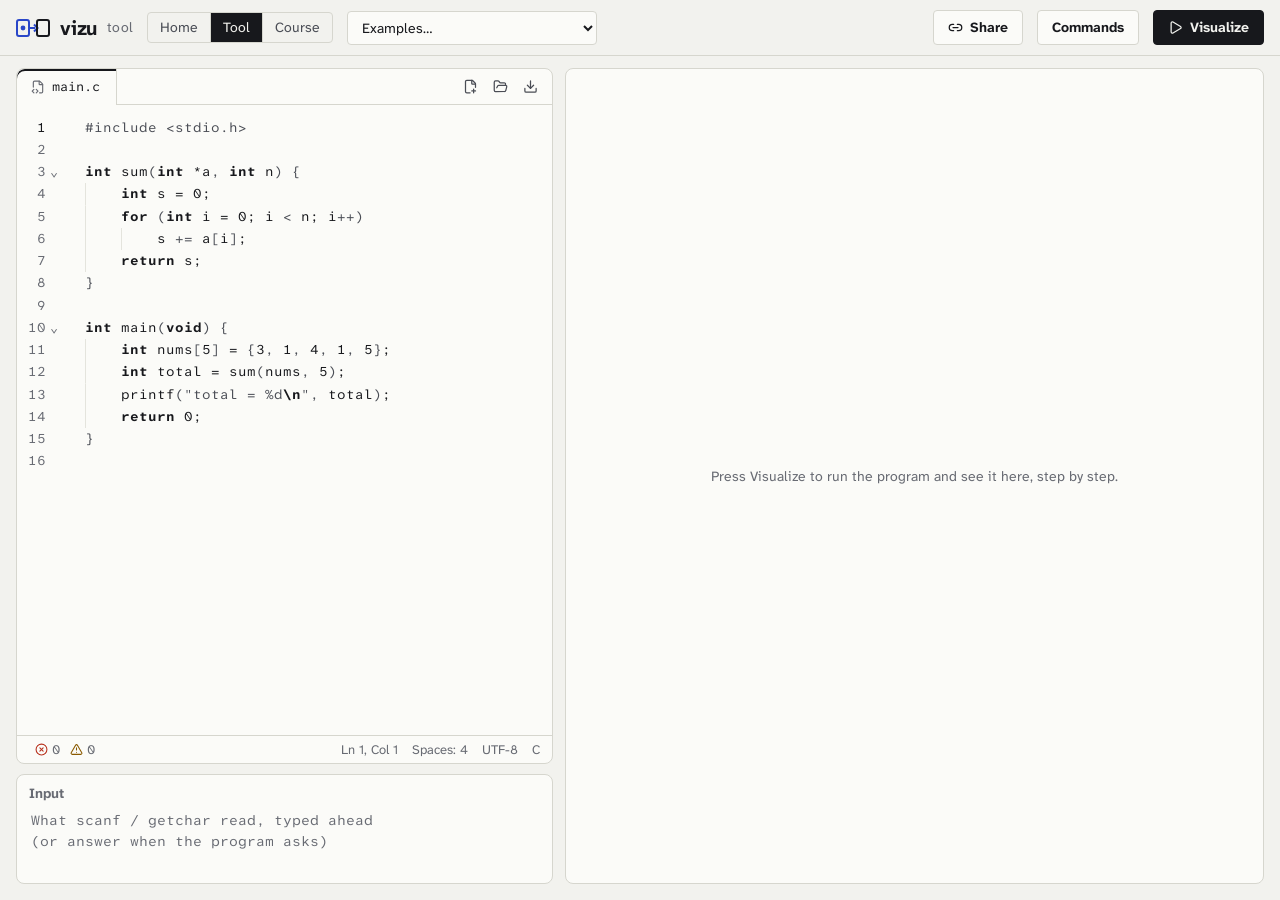
==== tool/index.html @ 76bbd091 "Site built from Vizu ffc0eff" ====
<!doctype html>
<html lang="en">
  <head>
    <meta charset="UTF-8" />
    <meta name="viewport" content="width=device-width, initial-scale=1.0" />
    <meta name="description" content="Write C and watch it run: step through it forwards and backwards, with its stack, arrays, pointers and heap drawn as they change." />
    <title>Vizu Tool</title>
    <link rel="icon" type="image/svg+xml" href="../favicon.svg" />
    <link rel="preconnect" href="https://fonts.googleapis.com" />
    <link rel="preconnect" href="https://fonts.gstatic.com" crossorigin />
    <link href="https://fonts.googleapis.com/css2?family=Atkinson+Hyperlegible+Next:ital,wght@0,400;0,700;1,400&family=Atkinson+Hyperlegible+Mono:wght@400;700&display=swap" rel="stylesheet" />
    <script type="module" crossorigin src="../assets/tool-BY7lnclV.js"></script>
    <link rel="stylesheet" crossorigin href="../assets/tool-Bno8CDU8.css">
    <link rel="stylesheet" crossorigin href="../assets/theme-aezmctjn.css">
  </head>
  <body>
    <div id="root"></div>
  </body>
</html>
---- assets/tool-Bno8CDU8.css ----
*{box-sizing:border-box}html,body,#root{height:100%;margin:0}body{background:var(--paper);color:var(--ink);font:var(--t-xs) / 1.5 var(--sans);-webkit-font-smoothing:antialiased}button,select,input,textarea{font:inherit;color:inherit}.app{background:var(--paper);flex-direction:column;height:100%;display:flex}.topbar{border-bottom:1px solid var(--rule);flex-wrap:wrap;align-items:center;gap:14px;padding:10px 16px;display:flex}.examples{background:var(--sheet);border:1px solid var(--rule);border-radius:var(--r-cell);color:var(--ink);cursor:pointer;max-width:260px;padding:6px 10px}.examples:hover{border-color:var(--ink-3)}.grow{flex:1}.btn{border-radius:var(--r-cell);border:1px solid var(--rule);background:var(--sheet);cursor:pointer;font-weight:700;font-size:var(--t-xs);align-items:center;gap:7px;padding:6px 14px;display:inline-flex}.btn.primary{border-color:var(--ink);color:var(--paper);background:var(--ink)}.btn.primary:hover{background:var(--ink-2);border-color:var(--ink-2)}.btn.ghost:hover{border-color:var(--ink-3)}.btn.sm{padding:4px 10px}.main{flex:1;grid-template-columns:minmax(380px,43%) 1fr;gap:12px;min-height:0;padding:12px 16px 16px;display:grid}.left{flex-direction:column;gap:10px;min-height:0;display:flex}.card{background:var(--sheet);border:1px solid var(--rule);border-radius:var(--r-panel)}.card.code{flex:1;min-height:160px;overflow:hidden}.editor{height:100%}.editor.locked .cm-content{cursor:default}.controls{align-items:center;gap:12px;padding:8px 12px;display:flex}.buttons{gap:4px;display:flex}.icon{border-radius:var(--r-cell);border:1px solid var(--rule);background:var(--paper);width:32px;height:32px;color:var(--ink);cursor:pointer;place-items:center;display:grid}.icon:hover:not(:disabled){border-color:var(--ink-3)}.icon.step:not(:disabled){background:var(--ink);border-color:var(--ink);color:var(--paper)}.icon:disabled{opacity:.4;cursor:default}.slider{accent-color:var(--ink);flex:1}.count{font-family:var(--mono);font-size:var(--t-xs);color:var(--ink-3);text-align:right;font-variant-numeric:tabular-nums;min-width:70px}.caption{color:var(--ink-2);align-items:center;gap:12px;padding:0 4px;display:flex}.link{color:var(--error);cursor:pointer;text-underline-offset:3px;font-size:var(--t-xs);background:0 0;border:none;padding:0;text-decoration:underline}.banner{border-radius:var(--r-panel);border:1px solid var(--rule);background:var(--sheet);color:var(--ink);align-items:flex-start;gap:10px;padding:10px 14px;line-height:1.5;display:flex}.banner svg{flex:none;margin-top:2px}.banner .sub{color:var(--ink-2);font-size:var(--t-xs)}.banner.error{background:var(--error-bg);border-color:var(--error)}.banner.error svg{color:var(--error)}.banner.ok svg{color:var(--ink)}.banner.warn{border-color:var(--warn)}.banner.warn svg{color:var(--warn)}.banner.input{border-color:var(--ink-3)}.ask{flex-wrap:wrap;flex:1;align-items:center;gap:8px;display:flex}.ask input{background:var(--paper);border:1px solid var(--rule);border-radius:var(--r-cell);min-width:140px;font-family:var(--mono);outline:none;flex:1;padding:5px 10px}.ask input:focus{border-color:var(--ink)}.io{flex:none;grid-template-columns:3fr 2fr;gap:10px;height:150px;display:grid}.io .card{flex-direction:column;min-height:0;padding:8px 12px 10px;display:flex}.label{font-size:var(--t-xs);color:var(--ink-3);margin-bottom:4px;font-weight:700}.out pre{font-family:var(--mono);font-size:var(--t-xs);white-space:pre-wrap;word-break:break-word;color:var(--ink);flex:1;margin:0;overflow:auto}.in textarea{resize:none;font-family:var(--mono);font-size:var(--t-xs);color:var(--ink);background:0 0;border:none;outline:none;flex:1}.in textarea::placeholder{color:var(--ink-3)}.in textarea:disabled{opacity:.7}.right{min-height:0;display:flex;overflow:hidden}.viz{flex:1;padding:16px 18px 24px;position:relative;overflow:auto}.viz.empty{color:var(--ink-3);text-align:center;place-items:center;padding:40px;display:grid}.viz-grid{z-index:1;grid-template-columns:minmax(260px,1fr) minmax(220px,.9fr);align-items:start;gap:56px;display:grid;position:relative}.col h3{font-size:var(--t-xs);color:var(--ink-3);margin:0 0 10px;font-weight:700}.none{color:var(--ink-3);font-size:var(--t-xs);padding:6px 2px}.frame,.block{border:1px solid var(--rule);background:var(--paper);border-radius:var(--r-panel);margin-bottom:12px;padding:9px 12px 11px}.frame.top{border:2px solid var(--ink);padding:8px 11px 10px}.frame.globals{border-style:dashed}.frame-head{align-items:baseline;gap:10px;margin-bottom:7px;display:flex}.fn{font-family:var(--mono);color:var(--ink);font-weight:700}.frame.globals .fn{color:var(--ink-2)}.fline{font-size:var(--t-xs);color:var(--ink-3)}.badge{font-size:var(--t-xs);border-radius:var(--r-cell);border:1px solid var(--rule);color:var(--ink-2);margin-left:auto;padding:0 8px}.badge.bad{border-color:var(--error);color:var(--error)}.block.freed{opacity:.62;border-style:dashed;border-color:var(--freed)}.block.leaked{border-color:var(--error)}.block .fn{color:var(--ink)}.vars{flex-direction:column;gap:6px;display:flex}.var{align-items:flex-start;gap:10px;display:flex}.vname{font-family:var(--mono);font-size:var(--t-xs);min-width:64px;color:var(--ink);flex-direction:column;padding-top:5px;font-weight:700;line-height:1.25;display:flex}.vtype{color:var(--ink-3);white-space:nowrap;font-size:13px;font-weight:400}.val{border-radius:var(--r-cell);border:1.5px solid var(--ink);background:var(--sheet);min-width:38px;min-height:30px;font-family:var(--mono);font-size:var(--t-xs);white-space:nowrap;font-variant-numeric:tabular-nums;justify-content:center;align-items:center;gap:6px;padding:3px 9px;display:inline-flex}.val.uninit{color:var(--ink-3);border-style:dashed;border-color:var(--ink-3);background:0 0}.val.changed{background:var(--write);border-color:var(--on-write);color:var(--on-write)}.val.char{color:var(--ink)}.val.char.nul{color:var(--ink-3)}.val.ptr{min-width:38px}.val.ptr.null{color:var(--ink-3);font-size:13px}.dot{background:var(--pointer);border-radius:50%;width:9px;height:9px}.dot[data-dangling]{background:var(--error)}.dot.lost{background:var(--freed)}.plabel{color:var(--ink-2);font-size:13px}.arr{gap:0;padding:0;display:inline-flex}.arr .cell+.cell .val{border-left-width:0;border-top-left-radius:0;border-bottom-left-radius:0}.arr .cell:not(:last-child) .val{border-top-right-radius:0;border-bottom-right-radius:0}.arr.wrap{flex-wrap:wrap;row-gap:6px;max-width:470px}.cell{flex-direction:column;align-items:center;gap:1px;display:flex}.cell .val{min-width:34px}.idx{font-family:var(--mono);color:var(--ink-3);font-variant-numeric:tabular-nums;font-size:12px}.more{color:var(--ink-3);font-size:var(--t-xs);align-self:center;padding:0 8px}.struct{border-radius:var(--r-cell);border:1px solid var(--rule);background:var(--sheet);flex-direction:column;gap:4px;padding:6px 8px;display:inline-flex}.field{align-items:center;gap:8px;display:flex}.fname{font-family:var(--mono);color:var(--ink-2);min-width:44px;font-size:13px}.ret{border-top:1px dashed var(--rule);font-size:var(--t-xs);color:var(--ink-2);align-items:center;gap:10px;margin-top:8px;padding-top:8px;display:flex}.arrows{pointer-events:none;z-index:2;position:absolute;top:0;left:0;overflow:visible}.arrow{fill:none;stroke:var(--pointer);stroke-width:2px}.arrow.bad{stroke:var(--error);stroke-dasharray:5 4}.arrow-head{fill:var(--pointer)}.arrow-head.bad{fill:var(--error)}@media (max-width:1000px){.main{grid-template-rows:auto auto;grid-template-columns:1fr;overflow:auto}.card.code{min-height:320px}.right{min-height:480px}}.card.code{flex-direction:column;display:flex}.tabs{border-bottom:1px solid var(--rule);border-radius:var(--r-panel) var(--r-panel) 0 0;align-items:center;gap:2px;padding:0 8px 0 0;display:flex}.tab{color:var(--ink-2);border-right:1px solid var(--rule);box-shadow:inset 0 2px 0 var(--ink);border-radius:var(--r-panel) 0 0 0;background:var(--sheet);align-items:center;gap:7px;margin-bottom:-1px;padding:8px 14px;display:flex}.tab svg{color:var(--ink-3)}.tab-name{font-family:var(--mono);color:var(--ink);background:0 0;border:none;outline:none;padding:0;font-size:13px}.tab-name:focus{text-decoration:underline;-webkit-text-decoration-color:var(--ink);text-decoration-color:var(--ink);text-underline-offset:4px}.icon.sm{width:28px;height:28px;color:var(--ink-2);background:0 0;border-color:#0000}.icon.sm:hover:not(:disabled){border-color:var(--rule);color:var(--ink)}.editor-host{flex:1;min-height:0}.statusbar{border-top:1px solid var(--rule);color:var(--ink-3);border-radius:0 0 var(--r-panel) var(--r-panel);align-items:center;gap:14px;padding:3px 12px;font-size:13px;display:flex}.st-problems{color:var(--ink-3);cursor:pointer;border-radius:var(--r-cell);background:0 0;border:none;align-items:center;gap:4px;padding:1px 6px;font-size:13px;display:inline-flex}.st-problems:hover{background:var(--rule-2);color:var(--ink)}.st-problems svg:first-child{color:var(--error)}.st-problems svg:nth-of-type(2){color:var(--warn);margin-left:6px}.palette-back{z-index:50;background:#17181c59;justify-content:center;align-items:flex-start;padding-top:70px;display:flex;position:fixed;inset:0}.palette{background:var(--sheet);border:1px solid var(--rule);border-radius:var(--r-panel);width:min(640px,92vw);box-shadow:var(--shadow);overflow:hidden}.palette-input{border-bottom:1px solid var(--rule);color:var(--ink-3);align-items:center;gap:10px;padding:10px 14px;display:flex}.palette-input input{font-size:var(--t-s);background:0 0;border:none;outline:none;flex:1}.palette-list{max-height:420px;padding:6px;overflow:auto}.palette-item{border-radius:var(--r-cell);cursor:pointer;color:var(--ink-2);justify-content:space-between;align-items:center;gap:12px;padding:7px 10px;display:flex}.palette-item[aria-selected=true]{background:var(--rule-2);color:var(--ink);box-shadow:inset 2px 0 0 var(--ink)}.palette-group{color:var(--ink-3)}.palette-none{color:var(--ink-3);padding:12px}.keys{gap:4px;display:flex}kbd{font-family:var(--mono);border-radius:var(--r-cell);border:1px solid var(--rule);background:var(--paper);color:var(--ink-2);border-bottom-width:2px;padding:1px 6px;font-size:12px}.toast{z-index:60;border-radius:var(--r-cell);background:var(--ink);color:var(--paper);box-shadow:var(--shadow);padding:9px 16px;position:fixed;bottom:22px;left:50%;transform:translate(-50%)}.now{border-radius:var(--r-panel);border:1px solid var(--rule);background:var(--sheet);z-index:1;align-items:center;gap:12px;margin-bottom:12px;padding:10px 14px;display:flex;position:relative}.now-dot{background:var(--ink-3);border-radius:50%;flex:none;width:9px;height:9px}.now-text{flex:1;min-width:0}.now-title{font-weight:700;font-size:var(--t-s);flex-wrap:wrap;align-items:center;gap:8px;display:flex}.now-detail{color:var(--ink-2);font-size:var(--t-xs);margin-top:1px}.verdict{font-family:var(--mono);border-radius:var(--r-cell);border:1.5px solid var(--ink);padding:0 9px;font-size:13px}.verdict.true{color:var(--paper);background:var(--ink)}.verdict.false{color:var(--ink);background:0 0}.now.tone-yes .now-dot,.now.tone-done .now-dot,.now.tone-call .now-dot,.now.tone-input .now-dot{background:var(--ink)}.now.tone-no .now-dot{box-shadow:inset 0 0 0 2px var(--ink);background:0 0}.now.tone-error{border-color:var(--error);background:var(--error-bg)}.now.tone-error .now-dot{background:var(--error)}.now-printed{color:var(--ink-2);text-overflow:ellipsis;white-space:nowrap;flex:none;max-width:45%;font-size:13px;overflow:hidden}.now-printed code{font-family:var(--mono);color:var(--on-write);background:var(--write);border-radius:2px;padding:0 2px}.terminal{z-index:1;border-radius:var(--r-panel);border:1px solid var(--rule);background:var(--sheet);margin-bottom:16px;position:relative;overflow:hidden}.terminal-head{font-size:var(--t-xs);color:var(--ink-3);border-bottom:1px solid var(--rule);align-items:center;gap:10px;padding:6px 12px;font-weight:700;display:flex}.terminal-count{margin-left:auto;font-weight:400}.terminal pre{min-height:44px;max-height:150px;font-family:var(--mono);font-size:var(--t-xs);white-space:pre-wrap;word-break:break-word;color:var(--ink);margin:0;padding:10px 14px 12px;line-height:1.55;overflow:auto}.terminal mark.fresh{color:var(--on-write);background:0 0;background:var(--write);border-radius:2px}.caret{vertical-align:text-bottom;background:var(--ink-3);opacity:.5;width:7px;height:1.1em;margin-left:1px;display:inline-block}.io{grid-template-columns:1fr;height:110px}.vx-card{border-radius:var(--r-panel);border:1px solid var(--rule);background:var(--sheet);font-family:var(--sans);font-size:var(--t-xs);color:var(--ink-2);cursor:default;white-space:normal;max-width:560px;margin:6px 12px 10px 0;padding:10px 14px 11px;line-height:1.45}.vx-q .vx-code{-webkit-box-decoration-break:clone;box-decoration-break:clone;white-space:normal}.vx-card.yes{border-color:var(--ink-3)}.vx-card.no{border-color:var(--ink-3);border-style:dashed}.vx-head{flex-wrap:wrap;align-items:center;gap:8px;margin-bottom:8px;display:flex}.vx-kind{font-size:var(--t-xs);color:var(--ink-3);font-weight:700}.vx-round{border-radius:var(--r-cell);border:1px solid var(--rule);color:var(--ink-3);padding:0 7px;font-size:13px}.vx-q{color:var(--ink);font-weight:700;font-size:var(--t-xs)}.vx-row{align-items:stretch;gap:14px;padding:2px 0 4px;display:flex;overflow-x:auto}.vx-col{flex-direction:column;flex:0 auto;justify-content:space-between;align-items:center;gap:1px;min-width:min-content;display:flex}.vx-opcol,.vx-rescol,.vx-note{flex:none}.vx-col code{font-family:var(--mono);font-size:var(--t-xs);white-space:nowrap}.vx-col code.vx-src,.vx-col code.vx-via{white-space:normal;text-align:center}.vx-src{color:var(--ink)}.vx-via{color:var(--ink-3);font-size:13px!important}.vx-val{border-radius:var(--r-cell);color:var(--ink);background:var(--read);border:1px solid var(--ink-3);padding:0 8px;font-weight:700}.vx-val.vx-same{background:var(--paper);border-color:var(--rule);font-weight:400}.vx-down{color:var(--ink-3);font-size:12px;line-height:1}.vx-op{color:var(--ink);font-weight:700}.vx-opcol code:last-child{padding:1px 0}.vx-rescol{justify-content:flex-end}.vx-gap{flex:1}.vx-pill{border-radius:var(--r-cell);border:1.5px solid var(--ink);white-space:nowrap;padding:0 9px;font-size:13px;font-weight:700}.vx-pill.yes{color:var(--paper);background:var(--ink)}.vx-pill.no{color:var(--ink);background:0 0}.vx-hint{color:var(--ink-3);font-size:13px}.vx-note{justify-content:flex-end}.vx-logic{flex-wrap:wrap;align-items:center;gap:8px;padding:2px 0 4px;display:flex}.vx-part{border-radius:var(--r-cell);border:1px solid var(--rule);padding:6px 10px 4px}.vx-part.yes{border-color:var(--ink-3)}.vx-part.no{border-color:var(--ink-3);border-style:dashed}.vx-part.skipped{opacity:.6;border-style:dotted;flex-direction:column;gap:2px;display:flex}.vx-word{color:var(--ink-2);font-size:13px;font-weight:700}.vx-not{align-items:center}.vx-then{border-top:1px dashed var(--rule);color:var(--ink);gap:8px;margin-top:6px;padding-top:7px;display:flex}.vx-arrow{color:var(--ink);font-weight:700}.vx-print{border-radius:var(--r-cell);border:1px solid var(--rule);background:var(--sheet);font-family:var(--sans);align-items:center;gap:10px;margin:4px 12px 8px 0;padding:4px 12px;display:inline-flex}.vx-print-label{color:var(--ink-3);font-size:13px;font-weight:700}.vx-print-text{font-family:var(--mono);font-size:var(--t-xs);color:var(--on-write);white-space:pre;background:var(--write);border-radius:2px}.vx-ws{color:var(--ink-3)}.vx-space{padding:0 1px}.vx-code,.now-q code{font-family:var(--mono);color:var(--ink);background:var(--paper);border:1px solid var(--rule);white-space:nowrap;border-radius:3px;margin:0 1px;padding:0 4px;font-size:.92em;font-weight:400}.now-q{font-weight:700}.arr.wrap{column-gap:3px}.arr.wrap .cell .val{border-radius:var(--r-cell)!important;border-left-width:1.5px!important}.vaddr{color:var(--pointer);font-variant-numeric:tabular-nums;font-size:13px;font-weight:400}.caddr{font-family:var(--mono);color:var(--pointer);font-variant-numeric:tabular-nums;font-size:11px;line-height:1.2}.now{height:84px;overflow:hidden}.now-title{max-height:3em;overflow:hidden}.now-detail{white-space:nowrap;text-overflow:ellipsis;overflow:hidden}.terminal pre,.viz.staged>.terminal pre{height:88px;min-height:0;max-height:none}.viz-split{z-index:1;flex:1;gap:12px;min-height:0;display:flex;position:relative}.viz-split>.stage-wrap{flex:1;min-width:0}.ram-host{border:1px solid var(--rule);border-radius:var(--r-panel);background:var(--sheet);flex:none;width:432px;min-height:0;padding:12px 14px 16px;overflow:auto}@media (max-width:1280px){.viz-split{flex-direction:column}.ram-host{flex:1;width:auto}}.viz-split .inspector,.viz-split .st-link{display:none}.right{flex-direction:column}.play{border-radius:var(--r-cell);border:1px solid var(--ink);cursor:pointer;width:34px;height:34px;color:var(--paper);background:var(--ink);flex:none;place-items:center;display:grid}.play.on{color:var(--ink);background:var(--paper)}.speed{background:var(--paper);border:1px solid var(--rule);border-radius:var(--r-cell);color:var(--ink-2);padding:4px 6px;font-size:13px}.viz.staged{flex-direction:column;padding-bottom:14px;display:flex;overflow:hidden}.viz.staged>.terminal pre{max-height:96px}.stage-wrap{z-index:1;border:1px solid var(--rule);border-radius:var(--r-panel);background:var(--sheet);flex-direction:column;flex:1;min-height:300px;display:flex;position:relative;overflow:hidden}.stage-bar{border-bottom:1px solid var(--rule);color:var(--ink-3);flex:none;justify-content:space-between;align-items:center;gap:10px;padding:6px 8px 6px 12px;font-size:13px;display:flex}.stage-fn code{font-family:var(--mono);color:var(--ink);font-weight:700}.stage-note{color:var(--ink-3);margin-left:10px}.stage-tools{align-items:center;gap:4px;display:flex}.stage-tools button{border-radius:var(--r-cell);border:1px solid var(--rule);background:var(--paper);min-width:28px;height:26px;color:var(--ink-2);font:700 13px var(--sans);cursor:pointer;padding:0 9px}.stage-tools button:hover{color:var(--ink);border-color:var(--ink-3)}.stage-tools button.stage-zoom{font-variant-numeric:tabular-nums;min-width:52px}.stage-tools button.on{color:var(--paper);border-color:var(--ink);background:var(--ink)}.stage{cursor:grab;touch-action:none;-webkit-user-select:none;user-select:none;background-color:var(--sheet);background-image:linear-gradient(to right, var(--rule-2) 1px, transparent 1px), linear-gradient(to bottom, var(--rule-2) 1px, transparent 1px), linear-gradient(to right, var(--rule) 1px, transparent 1px), linear-gradient(to bottom, var(--rule) 1px, transparent 1px);outline:none;flex:1;min-height:0;position:relative;overflow:hidden}.stage:focus-visible{box-shadow:inset 0 0 0 2px var(--focus)}.stage.dragging{cursor:grabbing}.stage-world{transform-origin:0 0;will-change:transform;position:absolute;top:0;left:0}.stage.glide{transition:background-position .25s ease-out,background-size .25s ease-out}.stage.glide .stage-world{transition:transform .25s ease-out}.stage.step{transition:background-position .12s ease-out,background-size .12s ease-out}.stage.step .stage-world{transition:transform .12s ease-out}.stage-follow{border-radius:var(--r-cell);border:1px solid var(--ink);background:var(--ink);color:var(--paper);font:700 13px var(--sans);cursor:pointer;box-shadow:var(--shadow);padding:6px 12px;position:absolute;bottom:12px;right:12px}.stage-follow:hover{background:var(--ink-2)}.inspector{border-radius:var(--r-panel);border:1px solid var(--ink-3);background:var(--sheet);width:max-content;min-width:260px;max-width:none;box-shadow:var(--shadow);cursor:auto;padding:0 14px 14px;transition:top .15s ease-out;position:absolute}.ins-head{border-bottom:1px solid var(--rule);white-space:nowrap;align-items:center;gap:10px;height:42px;margin:0 -14px 12px;padding:0 14px;display:flex}.ins-line{color:var(--ink-3);font-size:13px;font-weight:700}.ins-code{font-family:var(--mono);color:var(--ink);background:var(--paper);border:1px solid var(--rule);border-radius:var(--r-cell);text-overflow:ellipsis;max-width:380px;padding:2px 7px;font-size:13px;overflow:hidden}.ins-answer{border-radius:var(--r-cell);font:700 13px var(--mono);border:1.5px solid var(--ink);margin-left:auto;padding:0 10px}.ins-answer.yes{color:var(--paper);background:var(--ink)}.ins-answer.no{color:var(--ink);background:0 0}.st-link{border-top:2px dashed var(--ink-3);height:0;transition:top .15s ease-out,left .15s ease-out,width .15s ease-out;position:absolute}.st-link:before{content:"";background:var(--ink-3);border-radius:50%;width:8px;height:8px;position:absolute;top:-6px;left:-5px}.anim{flex-direction:column;gap:14px;display:flex}.inspector .arr-track{overflow:visible}.chip.used{border-color:var(--ink)}.chip.used .chip-name{color:var(--ink);font-weight:700}.chip.used.changed{border-color:var(--on-write)}.arrbox.used{border-color:var(--ink-3)}.chips{flex-wrap:wrap;gap:8px;display:flex}.chip{border-radius:var(--r-cell);border:1.5px solid var(--rule);background:var(--paper);font-family:var(--mono);font-size:var(--t-xs);align-items:stretch;display:inline-flex;overflow:hidden}.chip-name{color:var(--ink-2);border-right:1px solid var(--rule);padding:4px 10px}.chip-val{text-align:center;min-width:34px;color:var(--ink);font-variant-numeric:tabular-nums;padding:4px 12px;font-weight:700;overflow:hidden}.chip.changed .chip-val{background:var(--write);color:var(--on-write)}.chip.uninit .chip-val{color:var(--ink-3)}.roll{animation:.15s ease-out roll;display:inline-block}@keyframes roll{0%{opacity:0;transform:translateY(-40%)}to{opacity:1;transform:none}}.arrbox{border-radius:var(--r-panel);border:1px solid var(--rule);background:var(--paper);padding:10px 14px 12px}.arr-head{align-items:baseline;gap:8px;margin-bottom:8px;display:flex}.arr-name{font-family:var(--mono);color:var(--ink);font-weight:700}.arr-type{font-family:var(--mono);color:var(--ink-3);font-size:13px}.arr-track{padding-bottom:4px;position:relative;overflow-x:auto}.arr-cells{column-gap:4px;display:grid}.acell{box-sizing:border-box;border-radius:var(--r-cell);border:1.5px solid var(--ink);background:var(--sheet);height:46px;font-family:var(--mono);flex-direction:column;justify-content:center;align-items:center;gap:2px;padding:3px 0 2px;display:flex;overflow:hidden}.acell-val{font-size:var(--t-s);color:var(--ink);font-variant-numeric:tabular-nums;font-weight:700}.acell-val.uninit{color:var(--ink-3)}.acell-idx{color:var(--ink-3);font-size:12px}.acell.read{background:var(--read)}.acell.wrote,.acell.changed{background:var(--write);border-color:var(--on-write)}.acell.wrote .acell-val,.acell.changed .acell-val,.acell.wrote .acell-idx,.acell.changed .acell-idx{color:var(--on-write)}.acell.ghost{border-style:dashed;border-color:var(--error);background:var(--error-bg);color:var(--error)}.acell.more{color:var(--ink-3);border-color:var(--rule);font-size:13px}.arr-markers{position:absolute;top:0}.marker{color:var(--pointer);flex-direction:column;align-items:center;transition:transform .15s ease-out;display:flex;position:absolute;top:0;left:0}.marker-arrow{font-size:13px;line-height:1}.marker-label{border-radius:var(--r-cell);font-family:var(--mono);white-space:nowrap;color:var(--pointer);background:var(--sheet);border:1.5px solid var(--pointer);margin-top:2px;padding:0 7px;font-size:13px;font-weight:700}.marker.out{color:var(--error)}.marker.out .marker-label{color:var(--error);background:var(--error-bg);border-color:var(--error)}.fl-edge{fill:none;stroke:var(--rule);stroke-width:1.6px}.fl-edge.next{stroke:var(--ink-2);stroke-width:2px;stroke-dasharray:5 4}.fl-trail{fill:none;stroke:var(--ink);stroke-width:3px;stroke-linecap:round;stroke-dasharray:1;stroke-dashoffset:1px;opacity:.8;animation:.3s ease-out forwards trail,1.2s ease-out .3s forwards trail-fade}@keyframes trail{to{stroke-dashoffset:0}}@keyframes trail-fade{to{opacity:.2}}.fl-dot{fill:var(--ink)}.fl-label{font-family:var(--sans);font-size:12px;font-weight:700}.fl-label.yes,.fl-label.no{fill:var(--ink-3)}.fl-label.taken.yes,.fl-label.taken.no{fill:var(--ink)}.fl-shape{fill:var(--paper);stroke:var(--rule);stroke-width:1.4px}.fl-node.seen .fl-shape{stroke:var(--ink-3)}.fl-node.decision .fl-shape{fill:var(--sheet)}.fl-text{fill:var(--ink-2);font-family:var(--mono);text-anchor:middle;font-size:12px}.fl-node.cur .fl-shape{fill:var(--sheet);stroke:var(--ink);stroke-width:2.4px}.fl-node.cur.no .fl-shape{stroke-dasharray:6 4}.fl-node.cur .fl-text{fill:var(--ink);font-weight:700}.fl-count rect{fill:var(--paper);stroke:var(--rule)}.fl-count text{fill:var(--ink-2);font-family:var(--sans);text-anchor:middle;font-size:11px;font-weight:700}.fl-node.cur .fl-count rect{fill:var(--ink);stroke:var(--ink)}.fl-node.cur .fl-count text{fill:var(--paper)}.marker-stem{background:var(--pointer);width:1px}.marker.out .marker-stem{background:var(--error)}.fl-head{fill:var(--ink-3)}@media (prefers-reduced-motion:reduce){.stage.glide,.stage.glide .stage-world,.stage.step,.stage.step .stage-world,.inspector,.st-link,.marker{transition:none}.roll,.fl-trail{animation:none}.fl-trail{stroke-dashoffset:0;opacity:.4}}
---- assets/theme-aezmctjn.css ----
:root{--paper:#f2f2ee;--sheet:#fbfbf8;--ink:#17181c;--ink-2:#4a4d55;--ink-3:#686b73;--rule:#d6d6ce;--rule-2:#e4e4dd;--pointer:#2a47c8;--read:#dce3ff;--write:#ffd27a;--on-write:#17181c;--error:#b8321f;--error-bg:#f9e3df;--warn:#8a5a00;--freed:#8b8e96;--focus:#2a47c8;--shadow:0 14px 36px -14px #17181c47;--sans:"Atkinson Hyperlegible Next", "Segoe UI", Verdana, sans-serif;--mono:"Atkinson Hyperlegible Mono", "Cascadia Mono", Consolas, "Courier New", monospace;--t-xs:14px;--t-s:16px;--t-m:20px;--t-l:28px;--t-xl:40px;--r-cell:4px;--r-panel:8px;--lightningcss-light:initial;--lightningcss-dark: ;color-scheme:light}@media (prefers-color-scheme:dark){:root:not([data-theme=light]){--paper:#15161a;--sheet:#1d1f24;--ink:#ececec;--ink-2:#b9bbc3;--ink-3:#8d9099;--rule:#34363e;--rule-2:#2a2c33;--pointer:#8ea2ff;--read:#273058;--write:#ffd27a;--on-write:#17181c;--error:#ff7b66;--error-bg:#3a1e1a;--warn:#e3a33b;--freed:#6f737c;--focus:#8ea2ff;--shadow:0 14px 36px -14px #000000b3;--lightningcss-light: ;--lightningcss-dark:initial;color-scheme:dark}}:root[data-theme=dark]{--paper:#15161a;--sheet:#1d1f24;--ink:#ececec;--ink-2:#b9bbc3;--ink-3:#8d9099;--rule:#34363e;--rule-2:#2a2c33;--pointer:#8ea2ff;--read:#273058;--write:#ffd27a;--on-write:#17181c;--error:#ff7b66;--error-bg:#3a1e1a;--warn:#e3a33b;--freed:#6f737c;--focus:#8ea2ff;--shadow:0 14px 36px -14px #000000b3;--lightningcss-light: ;--lightningcss-dark:initial;color-scheme:dark}:focus-visible{outline:2px solid var(--focus);outline-offset:2px}.vz-brand{font-weight:700;font-size:var(--t-m);letter-spacing:-.01em;color:var(--ink);align-items:center;gap:10px;text-decoration:none;display:inline-flex}.vz-brand svg{flex:none;width:34px;height:18px}.vz-brand small{font-weight:400;font-size:var(--t-xs);color:var(--ink-3);letter-spacing:.02em}.vz-nav{border:1px solid var(--rule);border-radius:var(--r-cell);display:flex;overflow:hidden}.vz-nav a{font-size:var(--t-xs);color:var(--ink-2);padding:4px 12px;text-decoration:none}.vz-nav a+a{border-left:1px solid var(--rule)}.vz-nav a:hover{color:var(--ink);background:var(--rule-2)}.vz-nav a[aria-current=page]{background:var(--ink);color:var(--paper)}
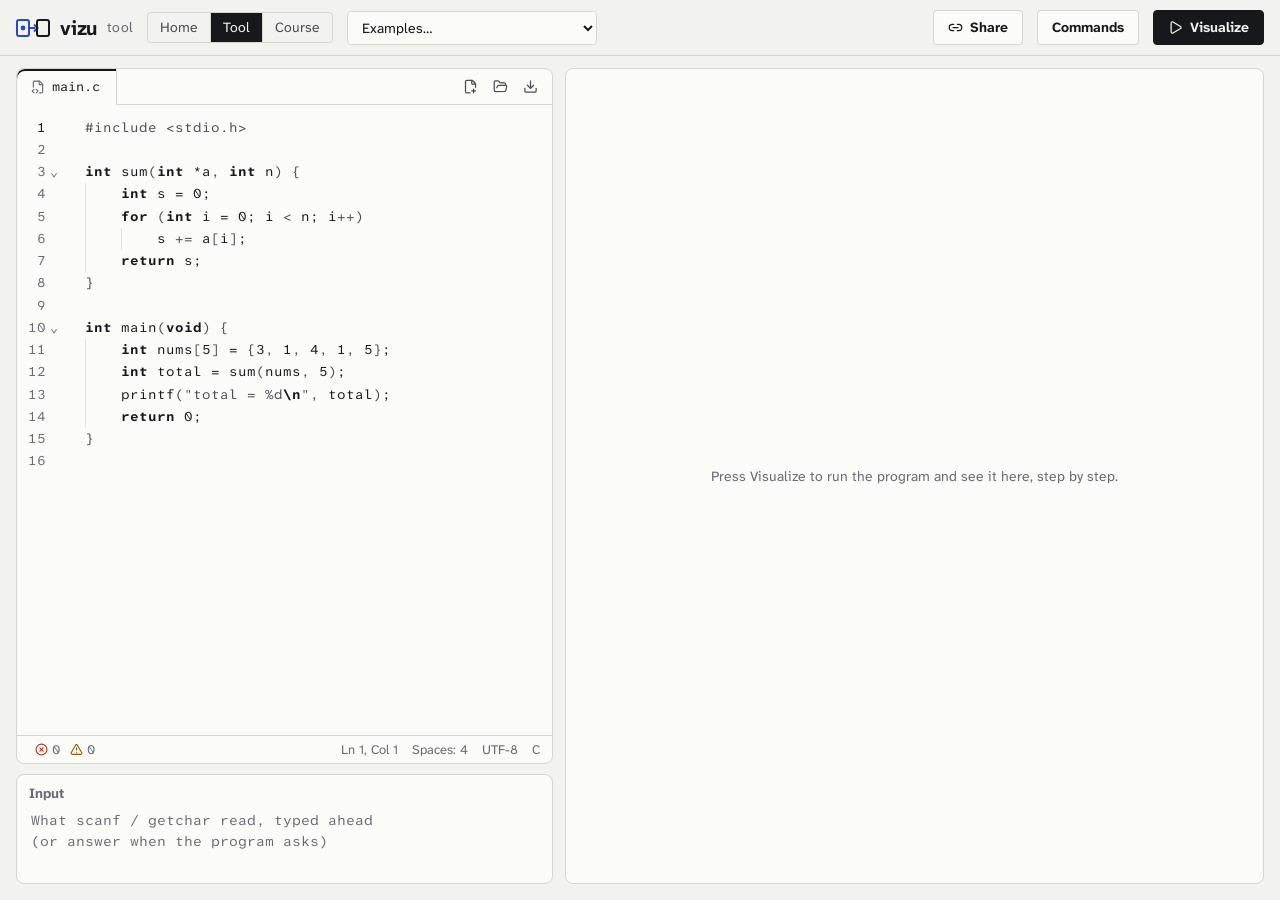
==== commit be8d5d94: "Site built from Vizu c985927" ====
--- a/tool/index.html
+++ b/tool/index.html
@@ -9,7 +9,7 @@
     <link rel="preconnect" href="https://fonts.googleapis.com" />
     <link rel="preconnect" href="https://fonts.gstatic.com" crossorigin />
     <link href="https://fonts.googleapis.com/css2?family=Atkinson+Hyperlegible+Next:ital,wght@0,400;0,700;1,400&family=Atkinson+Hyperlegible+Mono:wght@400;700&display=swap" rel="stylesheet" />
-    <script type="module" crossorigin src="../assets/tool-BY7lnclV.js"></script>
+    <script type="module" crossorigin src="../assets/tool-BV-Hfo_M.js"></script>
     <link rel="stylesheet" crossorigin href="../assets/tool-Bno8CDU8.css">
     <link rel="stylesheet" crossorigin href="../assets/theme-aezmctjn.css">
   </head>
